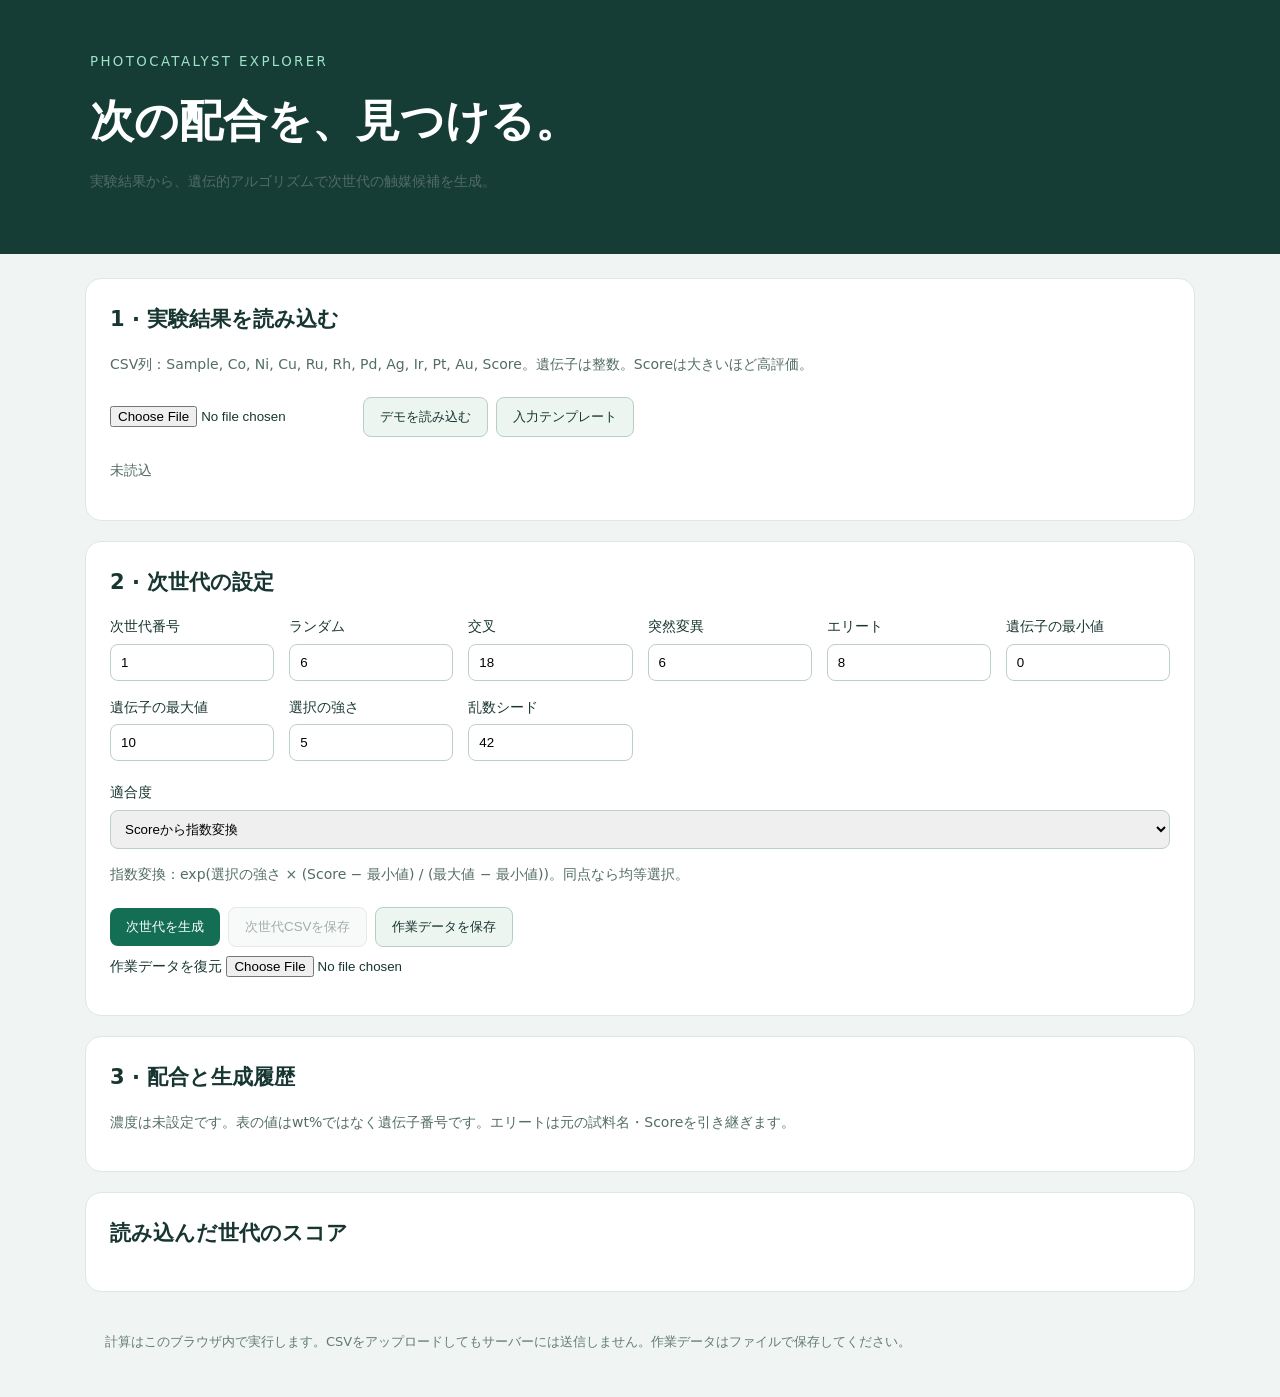
==== index.html @ ce6ccc2c "Add files via upload" ====
<!doctype html><html lang="ja"><meta charset="utf-8"><meta name="viewport" content="width=device-width,initial-scale=1"><title>Photocatalyst GA</title><link rel="stylesheet" href="style.css"><body><header><small>PHOTOCATALYST EXPLORER</small><h1>次の配合を、見つける。</h1><p>実験結果から、遺伝的アルゴリズムで次世代の触媒候補を生成。</p></header><main><section><h2>1 · 実験結果を読み込む</h2><p>CSV列：Sample, Co, Ni, Cu, Ru, Rh, Pd, Ag, Ir, Pt, Au, Score。遺伝子は整数。Scoreは大きいほど高評価。</p><input type="file" id="file" accept=".csv"><button id="demo">デモを読み込む</button><button id="template">入力テンプレート</button><p id="info">未読込</p></section><section><h2>2 · 次世代の設定</h2><div class="grid" id="settings"></div><label>適合度 <select id="mode"><option value="score">Scoreから指数変換</option><option value="fitness">CSVのFitnessを使用</option></select></label><p>指数変換：exp(選択の強さ × (Score − 最小値) / (最大値 − 最小値))。同点なら均等選択。</p><button class="primary" id="run">次世代を生成</button><button id="export" disabled>次世代CSVを保存</button><button id="backup">作業データを保存</button><label>作業データを復元 <input type="file" id="restore" accept=".json"></label><p role="status" id="status"></p></section><section><h2>3 · 配合と生成履歴</h2><p>濃度は未設定です。表の値はwt%ではなく遺伝子番号です。エリートは元の試料名・Scoreを引き継ぎます。</p><div class="scroll"><table id="table"></table></div></section><section><h2>読み込んだ世代のスコア</h2><div id="history"></div></section><footer>計算はこのブラウザ内で実行します。CSVをアップロードしてもサーバーには送信しません。作業データはファイルで保存してください。</footer></main><script src="ga.js"></script><script src="app.js"></script></body></html>
---- style.css ----
*{box-sizing:border-box}body{margin:0;background:#f0f5f4;color:#173631;font:16px/1.6 system-ui,sans-serif}header{background:#153d36;color:white;padding:48px max(24px,calc((100vw - 1100px)/2))}header small{letter-spacing:.18em;color:#9fe3c9}h1{font-size:clamp(28px,5vw,44px);margin:12px 0}main{max-width:1150px;margin:24px auto;padding:0 20px}section{background:white;border:1px solid #dce8e3;border-radius:16px;padding:24px;margin-bottom:20px}h2{font-size:21px;margin:0 0 16px}p{color:#536c66;font-size:14px}.grid{display:grid;grid-template-columns:repeat(auto-fit,minmax(160px,1fr));gap:15px;margin-bottom:20px}label{display:block;font-size:14px}input[type=number],select{display:block;width:100%;padding:10px;border:1px solid #bdcfc7;border-radius:8px;margin-top:6px}button{padding:10px 16px;margin:8px 8px 8px 0;border:1px solid #b8cec4;border-radius:8px;background:#edf5f1;color:#173631;cursor:pointer}.primary{background:#146e53;color:white;border:0}button:disabled{opacity:.4;cursor:default}.scroll{overflow:auto}table{border-collapse:collapse;width:100%;font-size:13px;white-space:nowrap}th,td{padding:9px;border-bottom:1px solid #e0ebe5;text-align:left}th{background:#edf5f1}#status{white-space:pre-wrap;color:#a34224}footer{font-size:13px;color:#647b73;padding:20px}
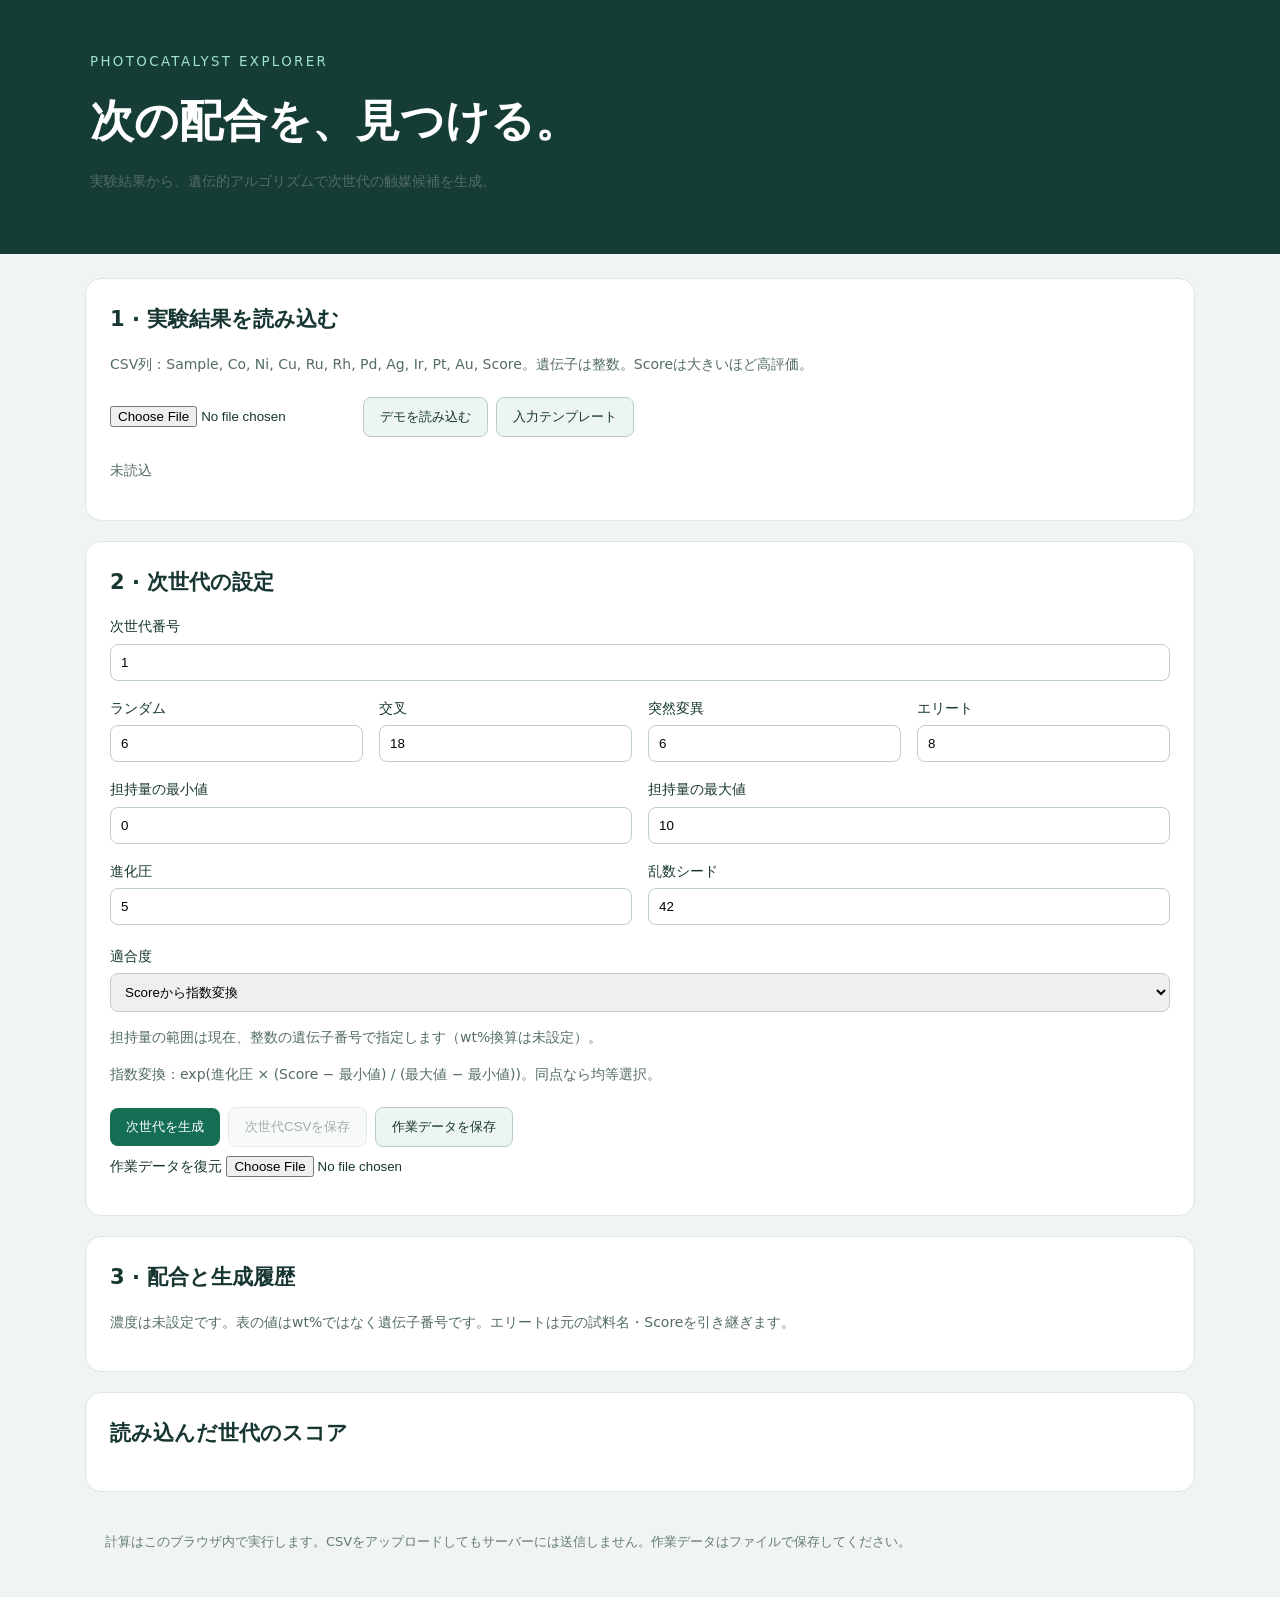
==== commit 2b418af3: "Add files via upload" ====
--- a/index.html
+++ b/index.html
@@ -1 +1 @@
-<!doctype html><html lang="ja"><meta charset="utf-8"><meta name="viewport" content="width=device-width,initial-scale=1"><title>Photocatalyst GA</title><link rel="stylesheet" href="style.css"><body><header><small>PHOTOCATALYST EXPLORER</small><h1>次の配合を、見つける。</h1><p>実験結果から、遺伝的アルゴリズムで次世代の触媒候補を生成。</p></header><main><section><h2>1 · 実験結果を読み込む</h2><p>CSV列：Sample, Co, Ni, Cu, Ru, Rh, Pd, Ag, Ir, Pt, Au, Score。遺伝子は整数。Scoreは大きいほど高評価。</p><input type="file" id="file" accept=".csv"><button id="demo">デモを読み込む</button><button id="template">入力テンプレート</button><p id="info">未読込</p></section><section><h2>2 · 次世代の設定</h2><div class="grid" id="settings"></div><label>適合度 <select id="mode"><option value="score">Scoreから指数変換</option><option value="fitness">CSVのFitnessを使用</option></select></label><p>指数変換：exp(選択の強さ × (Score − 最小値) / (最大値 − 最小値))。同点なら均等選択。</p><button class="primary" id="run">次世代を生成</button><button id="export" disabled>次世代CSVを保存</button><button id="backup">作業データを保存</button><label>作業データを復元 <input type="file" id="restore" accept=".json"></label><p role="status" id="status"></p></section><section><h2>3 · 配合と生成履歴</h2><p>濃度は未設定です。表の値はwt%ではなく遺伝子番号です。エリートは元の試料名・Scoreを引き継ぎます。</p><div class="scroll"><table id="table"></table></div></section><section><h2>読み込んだ世代のスコア</h2><div id="history"></div></section><footer>計算はこのブラウザ内で実行します。CSVをアップロードしてもサーバーには送信しません。作業データはファイルで保存してください。</footer></main><script src="ga.js"></script><script src="app.js"></script></body></html>+<!doctype html><html lang="ja"><meta charset="utf-8"><meta name="viewport" content="width=device-width,initial-scale=1"><title>Photocatalyst GA</title><link rel="stylesheet" href="style.css"><body><header><small>PHOTOCATALYST EXPLORER</small><h1>次の配合を、見つける。</h1><p>実験結果から、遺伝的アルゴリズムで次世代の触媒候補を生成。</p></header><main><section><h2>1 · 実験結果を読み込む</h2><p>CSV列：Sample, Co, Ni, Cu, Ru, Rh, Pd, Ag, Ir, Pt, Au, Score。遺伝子は整数。Scoreは大きいほど高評価。</p><input type="file" id="file" accept=".csv"><button id="demo">デモを読み込む</button><button id="template">入力テンプレート</button><p id="info">未読込</p></section><section><h2>2 · 次世代の設定</h2><div class="grid" id="settings"></div><label class="fitness-setting">適合度 <select id="mode"><option value="score">Scoreから指数変換</option><option value="fitness">CSVのFitnessを使用</option></select></label><p>担持量の範囲は現在、整数の遺伝子番号で指定します（wt%換算は未設定）。</p><p>指数変換：exp(進化圧 × (Score − 最小値) / (最大値 − 最小値))。同点なら均等選択。</p><button class="primary" id="run">次世代を生成</button><button id="export" disabled>次世代CSVを保存</button><button id="backup">作業データを保存</button><label>作業データを復元 <input type="file" id="restore" accept=".json"></label><p role="status" id="status"></p></section><section><h2>3 · 配合と生成履歴</h2><p>濃度は未設定です。表の値はwt%ではなく遺伝子番号です。エリートは元の試料名・Scoreを引き継ぎます。</p><div class="scroll"><table id="table"></table></div></section><section><h2>読み込んだ世代のスコア</h2><div id="history"></div></section><footer>計算はこのブラウザ内で実行します。CSVをアップロードしてもサーバーには送信しません。作業データはファイルで保存してください。</footer></main><script src="ga.js"></script><script src="app.js"></script></body></html>
--- a/style.css
+++ b/style.css
@@ -1 +1,2 @@
-*{box-sizing:border-box}body{margin:0;background:#f0f5f4;color:#173631;font:16px/1.6 system-ui,sans-serif}header{background:#153d36;color:white;padding:48px max(24px,calc((100vw - 1100px)/2))}header small{letter-spacing:.18em;color:#9fe3c9}h1{font-size:clamp(28px,5vw,44px);margin:12px 0}main{max-width:1150px;margin:24px auto;padding:0 20px}section{background:white;border:1px solid #dce8e3;border-radius:16px;padding:24px;margin-bottom:20px}h2{font-size:21px;margin:0 0 16px}p{color:#536c66;font-size:14px}.grid{display:grid;grid-template-columns:repeat(auto-fit,minmax(160px,1fr));gap:15px;margin-bottom:20px}label{display:block;font-size:14px}input[type=number],select{display:block;width:100%;padding:10px;border:1px solid #bdcfc7;border-radius:8px;margin-top:6px}button{padding:10px 16px;margin:8px 8px 8px 0;border:1px solid #b8cec4;border-radius:8px;background:#edf5f1;color:#173631;cursor:pointer}.primary{background:#146e53;color:white;border:0}button:disabled{opacity:.4;cursor:default}.scroll{overflow:auto}table{border-collapse:collapse;width:100%;font-size:13px;white-space:nowrap}th,td{padding:9px;border-bottom:1px solid #e0ebe5;text-align:left}th{background:#edf5f1}#status{white-space:pre-wrap;color:#a34224}footer{font-size:13px;color:#647b73;padding:20px}+*{box-sizing:border-box}body{margin:0;background:#f0f5f4;color:#173631;font:16px/1.6 system-ui,sans-serif}header{background:#153d36;color:white;padding:48px max(24px,calc((100vw - 1100px)/2))}header small{letter-spacing:.18em;color:#9fe3c9}h1{font-size:clamp(28px,5vw,44px);margin:12px 0}main{max-width:1150px;margin:24px auto;padding:0 20px}section{background:white;border:1px solid #dce8e3;border-radius:16px;padding:24px;margin-bottom:20px}h2{font-size:21px;margin:0 0 16px}p{color:#536c66;font-size:14px}.grid{display:grid;grid-template-columns:repeat(auto-fit,minmax(160px,1fr));gap:15px;margin-bottom:20px}label{display:block;font-size:14px}input[type=number],select{display:block;width:100%;padding:10px;border:1px solid #bdcfc7;border-radius:8px;margin-top:6px}button{padding:10px 16px;margin:8px 8px 8px 0;border:1px solid #b8cec4;border-radius:8px;background:#edf5f1;color:#173631;cursor:pointer}.primary{background:#146e53;color:white;border:0}button:disabled{opacity:.4;cursor:default}.scroll{overflow:auto}table{border-collapse:collapse;width:100%;font-size:13px;white-space:nowrap}th,td{padding:9px;border-bottom:1px solid #e0ebe5;text-align:left}th{background:#edf5f1}#status{white-space:pre-wrap;color:#a34224}footer{font-size:13px;color:#647b73;padding:20px}
+#settings{display:flex;flex-direction:column;gap:16px}.setting-row{display:grid;grid-template-columns:repeat(var(--columns),minmax(0,1fr));gap:16px}.fitness-setting{margin-top:16px}.fitness-setting select{max-width:100%}@media(max-width:540px){.setting-row{gap:8px}.setting-row label{font-size:12px}.setting-row input{padding:8px 5px}}
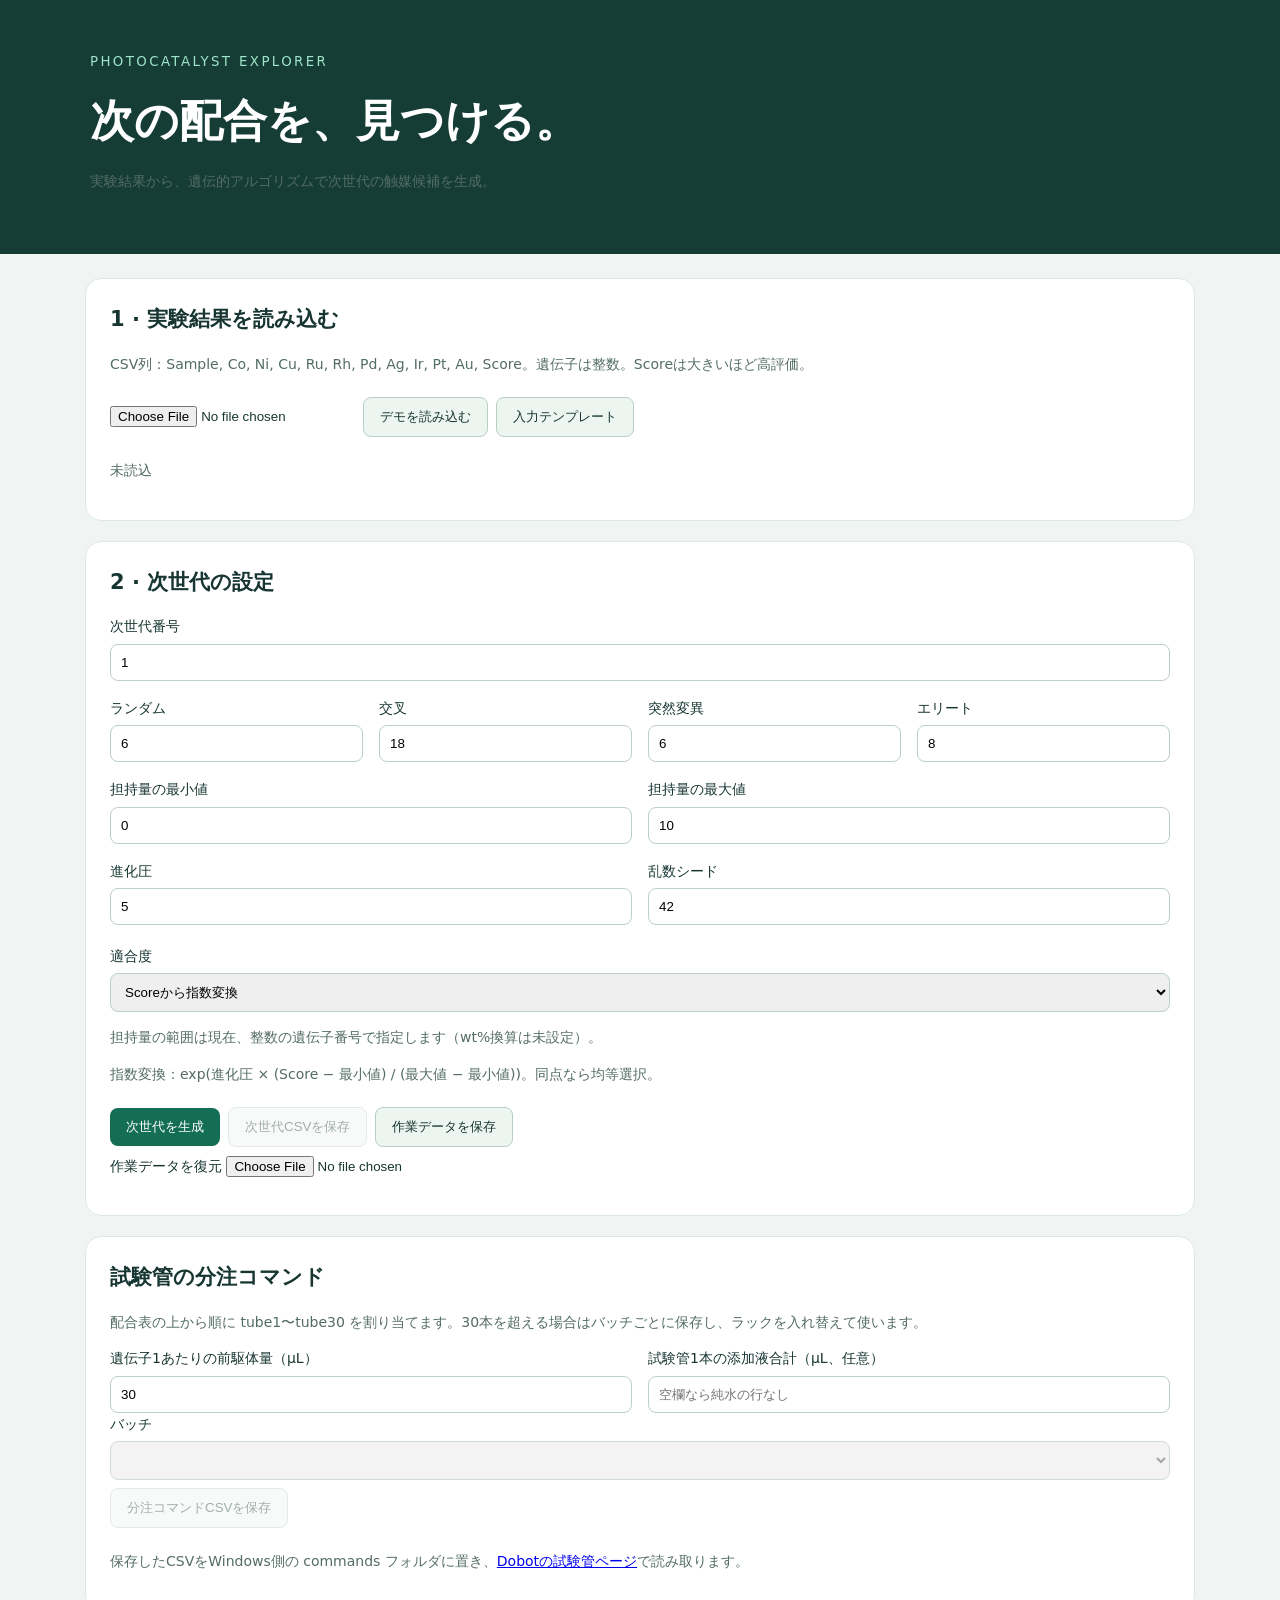
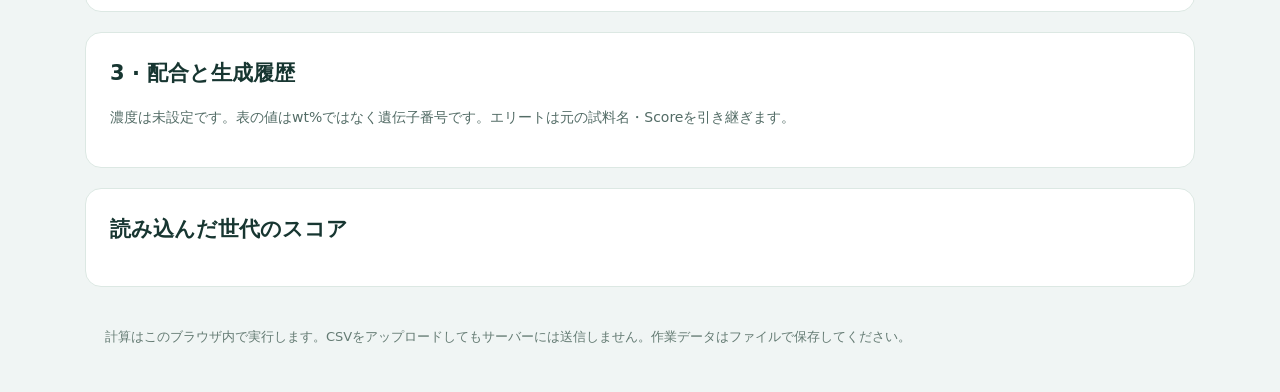
==== commit 64b017b0: "Export GA candidates as Dobot tube command CSV" ====
--- a/index.html
+++ b/index.html
@@ -1 +1,12 @@
-<!doctype html><html lang="ja"><meta charset="utf-8"><meta name="viewport" content="width=device-width,initial-scale=1"><title>Photocatalyst GA</title><link rel="stylesheet" href="style.css"><body><header><small>PHOTOCATALYST EXPLORER</small><h1>次の配合を、見つける。</h1><p>実験結果から、遺伝的アルゴリズムで次世代の触媒候補を生成。</p></header><main><section><h2>1 · 実験結果を読み込む</h2><p>CSV列：Sample, Co, Ni, Cu, Ru, Rh, Pd, Ag, Ir, Pt, Au, Score。遺伝子は整数。Scoreは大きいほど高評価。</p><input type="file" id="file" accept=".csv"><button id="demo">デモを読み込む</button><button id="template">入力テンプレート</button><p id="info">未読込</p></section><section><h2>2 · 次世代の設定</h2><div class="grid" id="settings"></div><label class="fitness-setting">適合度 <select id="mode"><option value="score">Scoreから指数変換</option><option value="fitness">CSVのFitnessを使用</option></select></label><p>担持量の範囲は現在、整数の遺伝子番号で指定します（wt%換算は未設定）。</p><p>指数変換：exp(進化圧 × (Score − 最小値) / (最大値 − 最小値))。同点なら均等選択。</p><button class="primary" id="run">次世代を生成</button><button id="export" disabled>次世代CSVを保存</button><button id="backup">作業データを保存</button><label>作業データを復元 <input type="file" id="restore" accept=".json"></label><p role="status" id="status"></p></section><section><h2>3 · 配合と生成履歴</h2><p>濃度は未設定です。表の値はwt%ではなく遺伝子番号です。エリートは元の試料名・Scoreを引き継ぎます。</p><div class="scroll"><table id="table"></table></div></section><section><h2>読み込んだ世代のスコア</h2><div id="history"></div></section><footer>計算はこのブラウザ内で実行します。CSVをアップロードしてもサーバーには送信しません。作業データはファイルで保存してください。</footer></main><script src="ga.js"></script><script src="app.js"></script></body></html>+<!doctype html><html lang="ja"><meta charset="utf-8"><meta name="viewport" content="width=device-width,initial-scale=1"><title>Photocatalyst GA</title><link rel="stylesheet" href="style.css"><body><header><small>PHOTOCATALYST EXPLORER</small><h1>次の配合を、見つける。</h1><p>実験結果から、遺伝的アルゴリズムで次世代の触媒候補を生成。</p></header><main><section><h2>1 · 実験結果を読み込む</h2><p>CSV列：Sample, Co, Ni, Cu, Ru, Rh, Pd, Ag, Ir, Pt, Au, Score。遺伝子は整数。Scoreは大きいほど高評価。</p><input type="file" id="file" accept=".csv"><button id="demo">デモを読み込む</button><button id="template">入力テンプレート</button><p id="info">未読込</p></section><section><h2>2 · 次世代の設定</h2><div class="grid" id="settings"></div><label class="fitness-setting">適合度 <select id="mode"><option value="score">Scoreから指数変換</option><option value="fitness">CSVのFitnessを使用</option></select></label><p>担持量の範囲は現在、整数の遺伝子番号で指定します（wt%換算は未設定）。</p><p>指数変換：exp(進化圧 × (Score − 最小値) / (最大値 − 最小値))。同点なら均等選択。</p><button class="primary" id="run">次世代を生成</button><button id="export" disabled>次世代CSVを保存</button><button id="backup">作業データを保存</button><label>作業データを復元 <input type="file" id="restore" accept=".json"></label><p role="status" id="status"></p></section><section>
+<h2>試験管の分注コマンド</h2>
+<p>配合表の上から順に tube1〜tube30 を割り当てます。30本を超える場合はバッチごとに保存し、ラックを入れ替えて使います。</p>
+<div class="setting-row" style="--columns:2">
+<label>遺伝子1あたりの前駆体量（µL）<input id="dispenseStep" type="number" min="1" max="100000" step="1" value="30"></label>
+<label>試験管1本の添加液合計（µL、任意）<input id="dispenseTotal" type="number" min="1" max="100000" step="1" placeholder="空欄なら純水の行なし"></label>
+</div>
+<label>バッチ <select id="dispenseBatch" disabled></select></label>
+<button id="exportDispense" type="button" disabled>分注コマンドCSVを保存</button>
+<p id="dispenseStatus" role="status"></p>
+<p>保存したCSVをWindows側の commands フォルダに置き、<a href="https://a2533002.github.io/dobot/testtube.html">Dobotの試験管ページ</a>で読み取ります。</p>
+</section><section><h2>3 · 配合と生成履歴</h2><p>濃度は未設定です。表の値はwt%ではなく遺伝子番号です。エリートは元の試料名・Scoreを引き継ぎます。</p><div class="scroll"><table id="table"></table></div></section><section><h2>読み込んだ世代のスコア</h2><div id="history"></div></section><footer>計算はこのブラウザ内で実行します。CSVをアップロードしてもサーバーには送信しません。作業データはファイルで保存してください。</footer></main><script src="ga.js"></script><script src="app.js?v=dispense-1"></script></body></html>
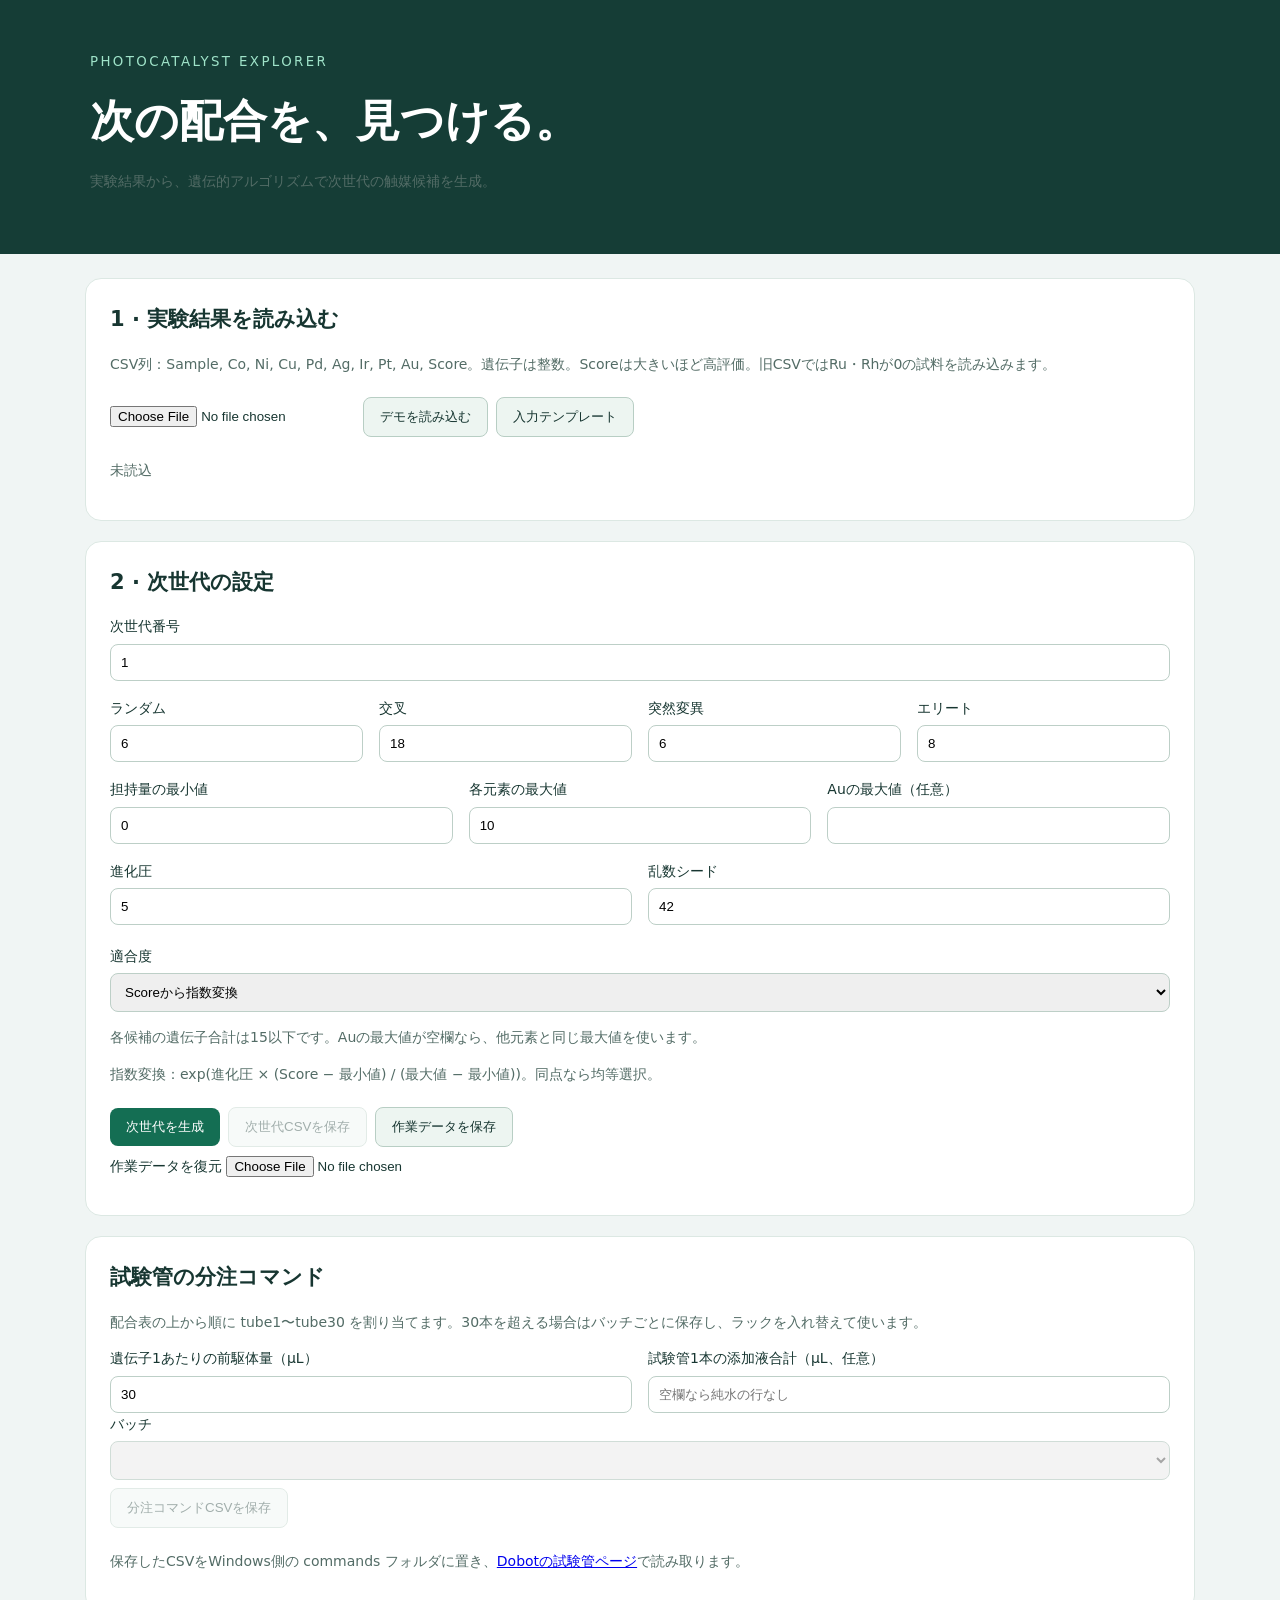
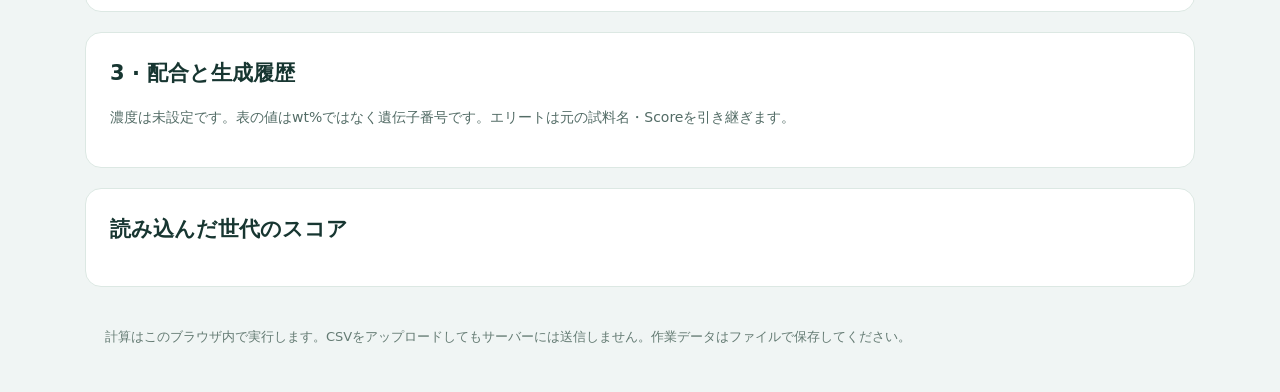
==== commit eae0ca31: "Constrain GA to eight elements and fifteen total genes" ====
--- a/index.html
+++ b/index.html
@@ -1,4 +1,4 @@
-<!doctype html><html lang="ja"><meta charset="utf-8"><meta name="viewport" content="width=device-width,initial-scale=1"><title>Photocatalyst GA</title><link rel="stylesheet" href="style.css"><body><header><small>PHOTOCATALYST EXPLORER</small><h1>次の配合を、見つける。</h1><p>実験結果から、遺伝的アルゴリズムで次世代の触媒候補を生成。</p></header><main><section><h2>1 · 実験結果を読み込む</h2><p>CSV列：Sample, Co, Ni, Cu, Ru, Rh, Pd, Ag, Ir, Pt, Au, Score。遺伝子は整数。Scoreは大きいほど高評価。</p><input type="file" id="file" accept=".csv"><button id="demo">デモを読み込む</button><button id="template">入力テンプレート</button><p id="info">未読込</p></section><section><h2>2 · 次世代の設定</h2><div class="grid" id="settings"></div><label class="fitness-setting">適合度 <select id="mode"><option value="score">Scoreから指数変換</option><option value="fitness">CSVのFitnessを使用</option></select></label><p>担持量の範囲は現在、整数の遺伝子番号で指定します（wt%換算は未設定）。</p><p>指数変換：exp(進化圧 × (Score − 最小値) / (最大値 − 最小値))。同点なら均等選択。</p><button class="primary" id="run">次世代を生成</button><button id="export" disabled>次世代CSVを保存</button><button id="backup">作業データを保存</button><label>作業データを復元 <input type="file" id="restore" accept=".json"></label><p role="status" id="status"></p></section><section>
+<!doctype html><html lang="ja"><meta charset="utf-8"><meta name="viewport" content="width=device-width,initial-scale=1"><title>Photocatalyst GA</title><link rel="stylesheet" href="style.css"><body><header><small>PHOTOCATALYST EXPLORER</small><h1>次の配合を、見つける。</h1><p>実験結果から、遺伝的アルゴリズムで次世代の触媒候補を生成。</p></header><main><section><h2>1 · 実験結果を読み込む</h2><p>CSV列：Sample, Co, Ni, Cu, Pd, Ag, Ir, Pt, Au, Score。遺伝子は整数。Scoreは大きいほど高評価。旧CSVではRu・Rhが0の試料を読み込みます。</p><input type="file" id="file" accept=".csv"><button id="demo">デモを読み込む</button><button id="template">入力テンプレート</button><p id="info">未読込</p></section><section><h2>2 · 次世代の設定</h2><div class="grid" id="settings"></div><label class="fitness-setting">適合度 <select id="mode"><option value="score">Scoreから指数変換</option><option value="fitness">CSVのFitnessを使用</option></select></label><p>各候補の遺伝子合計は15以下です。Auの最大値が空欄なら、他元素と同じ最大値を使います。</p><p>指数変換：exp(進化圧 × (Score − 最小値) / (最大値 − 最小値))。同点なら均等選択。</p><button class="primary" id="run">次世代を生成</button><button id="export" disabled>次世代CSVを保存</button><button id="backup">作業データを保存</button><label>作業データを復元 <input type="file" id="restore" accept=".json"></label><p role="status" id="status"></p></section><section>
 <h2>試験管の分注コマンド</h2>
 <p>配合表の上から順に tube1〜tube30 を割り当てます。30本を超える場合はバッチごとに保存し、ラックを入れ替えて使います。</p>
 <div class="setting-row" style="--columns:2">
@@ -9,4 +9,4 @@
 <button id="exportDispense" type="button" disabled>分注コマンドCSVを保存</button>
 <p id="dispenseStatus" role="status"></p>
 <p>保存したCSVをWindows側の commands フォルダに置き、<a href="https://a2533002.github.io/dobot/testtube.html">Dobotの試験管ページ</a>で読み取ります。</p>
-</section><section><h2>3 · 配合と生成履歴</h2><p>濃度は未設定です。表の値はwt%ではなく遺伝子番号です。エリートは元の試料名・Scoreを引き継ぎます。</p><div class="scroll"><table id="table"></table></div></section><section><h2>読み込んだ世代のスコア</h2><div id="history"></div></section><footer>計算はこのブラウザ内で実行します。CSVをアップロードしてもサーバーには送信しません。作業データはファイルで保存してください。</footer></main><script src="ga.js"></script><script src="app.js?v=dispense-1"></script></body></html>+</section><section><h2>3 · 配合と生成履歴</h2><p>濃度は未設定です。表の値はwt%ではなく遺伝子番号です。エリートは元の試料名・Scoreを引き継ぎます。</p><div class="scroll"><table id="table"></table></div></section><section><h2>読み込んだ世代のスコア</h2><div id="history"></div></section><footer>計算はこのブラウザ内で実行します。CSVをアップロードしてもサーバーには送信しません。作業データはファイルで保存してください。</footer></main><script src="ga.js?v=8-elements"></script><script src="app.js?v=8-elements"></script></body></html>
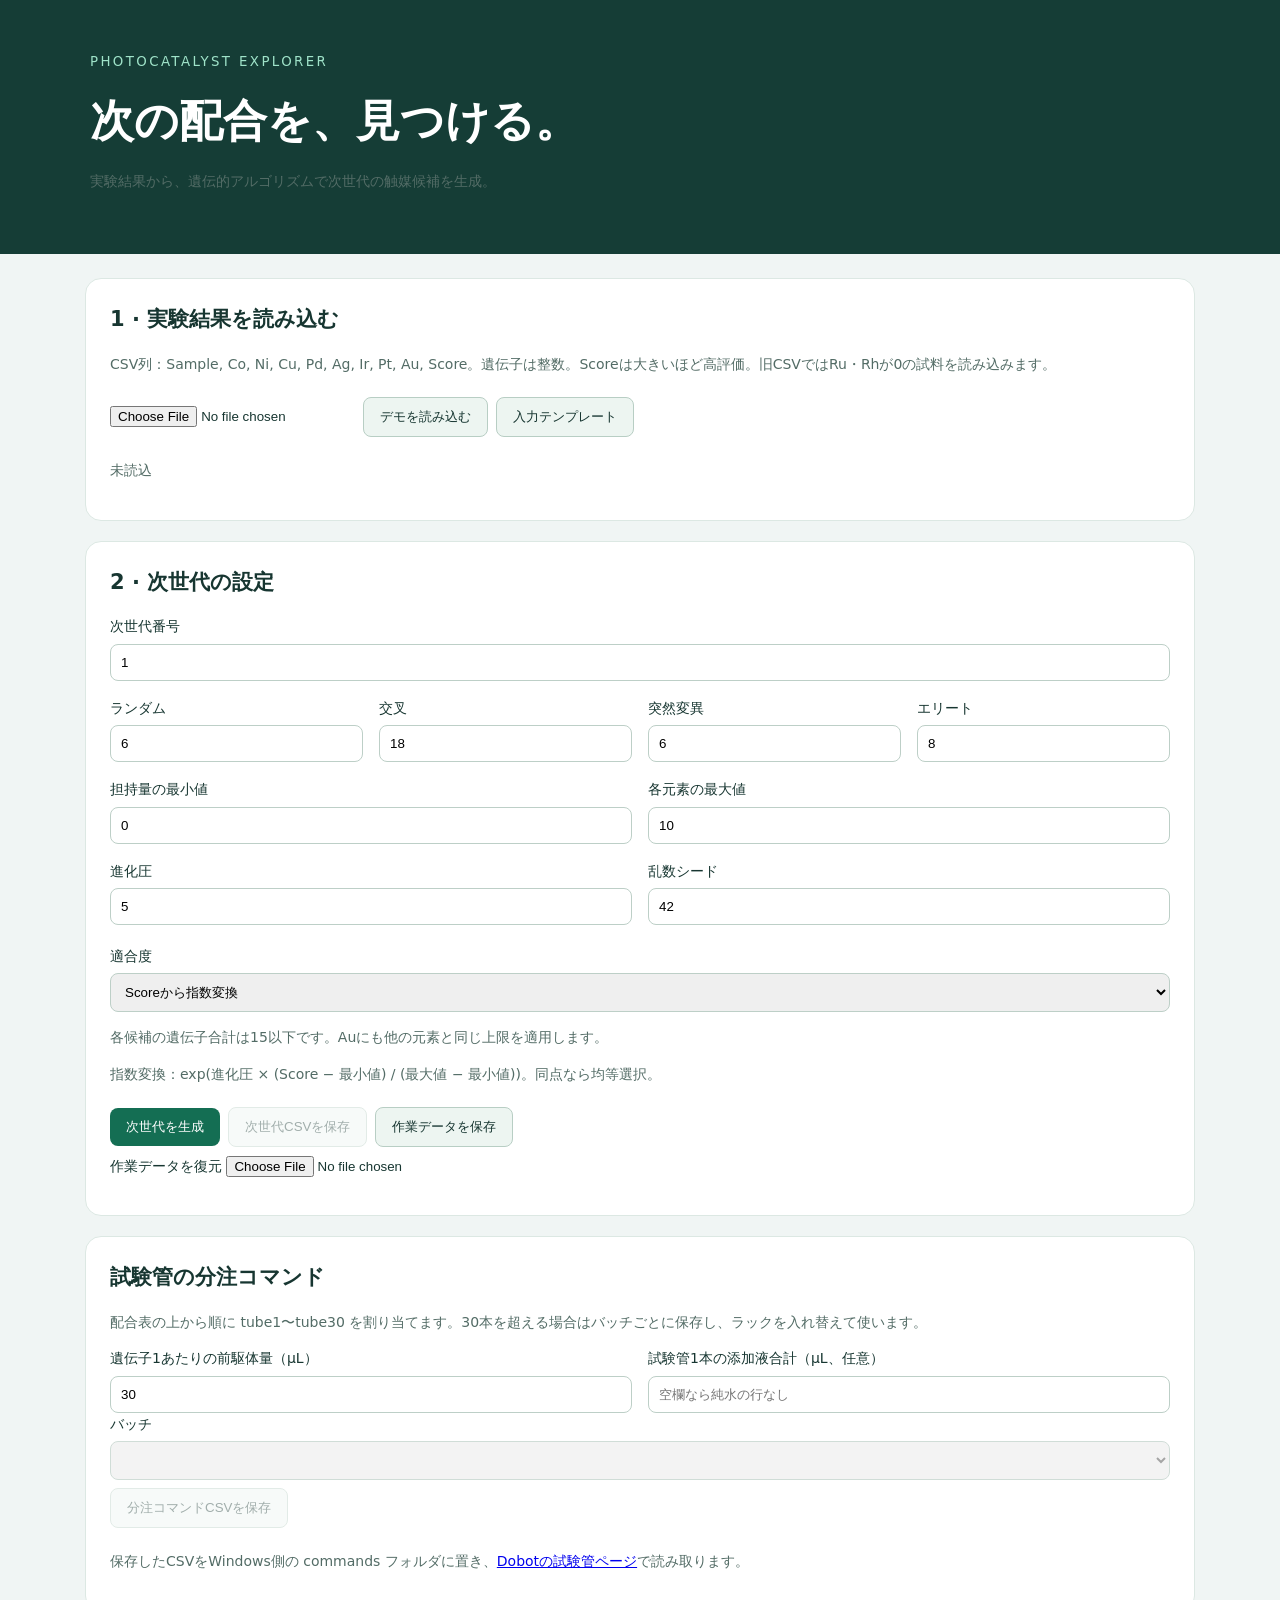
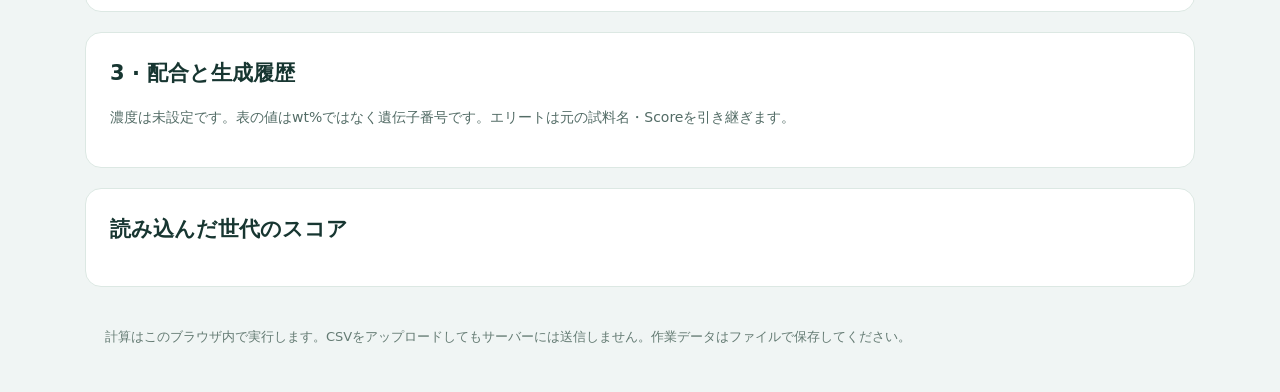
==== commit 42dbd171: "Apply the shared gene maximum to Au" ====
--- a/index.html
+++ b/index.html
@@ -1,4 +1,4 @@
-<!doctype html><html lang="ja"><meta charset="utf-8"><meta name="viewport" content="width=device-width,initial-scale=1"><title>Photocatalyst GA</title><link rel="stylesheet" href="style.css"><body><header><small>PHOTOCATALYST EXPLORER</small><h1>次の配合を、見つける。</h1><p>実験結果から、遺伝的アルゴリズムで次世代の触媒候補を生成。</p></header><main><section><h2>1 · 実験結果を読み込む</h2><p>CSV列：Sample, Co, Ni, Cu, Pd, Ag, Ir, Pt, Au, Score。遺伝子は整数。Scoreは大きいほど高評価。旧CSVではRu・Rhが0の試料を読み込みます。</p><input type="file" id="file" accept=".csv"><button id="demo">デモを読み込む</button><button id="template">入力テンプレート</button><p id="info">未読込</p></section><section><h2>2 · 次世代の設定</h2><div class="grid" id="settings"></div><label class="fitness-setting">適合度 <select id="mode"><option value="score">Scoreから指数変換</option><option value="fitness">CSVのFitnessを使用</option></select></label><p>各候補の遺伝子合計は15以下です。Auの最大値が空欄なら、他元素と同じ最大値を使います。</p><p>指数変換：exp(進化圧 × (Score − 最小値) / (最大値 − 最小値))。同点なら均等選択。</p><button class="primary" id="run">次世代を生成</button><button id="export" disabled>次世代CSVを保存</button><button id="backup">作業データを保存</button><label>作業データを復元 <input type="file" id="restore" accept=".json"></label><p role="status" id="status"></p></section><section>
+<!doctype html><html lang="ja"><meta charset="utf-8"><meta name="viewport" content="width=device-width,initial-scale=1"><title>Photocatalyst GA</title><link rel="stylesheet" href="style.css"><body><header><small>PHOTOCATALYST EXPLORER</small><h1>次の配合を、見つける。</h1><p>実験結果から、遺伝的アルゴリズムで次世代の触媒候補を生成。</p></header><main><section><h2>1 · 実験結果を読み込む</h2><p>CSV列：Sample, Co, Ni, Cu, Pd, Ag, Ir, Pt, Au, Score。遺伝子は整数。Scoreは大きいほど高評価。旧CSVではRu・Rhが0の試料を読み込みます。</p><input type="file" id="file" accept=".csv"><button id="demo">デモを読み込む</button><button id="template">入力テンプレート</button><p id="info">未読込</p></section><section><h2>2 · 次世代の設定</h2><div class="grid" id="settings"></div><label class="fitness-setting">適合度 <select id="mode"><option value="score">Scoreから指数変換</option><option value="fitness">CSVのFitnessを使用</option></select></label><p>各候補の遺伝子合計は15以下です。Auにも他の元素と同じ上限を適用します。</p><p>指数変換：exp(進化圧 × (Score − 最小値) / (最大値 − 最小値))。同点なら均等選択。</p><button class="primary" id="run">次世代を生成</button><button id="export" disabled>次世代CSVを保存</button><button id="backup">作業データを保存</button><label>作業データを復元 <input type="file" id="restore" accept=".json"></label><p role="status" id="status"></p></section><section>
 <h2>試験管の分注コマンド</h2>
 <p>配合表の上から順に tube1〜tube30 を割り当てます。30本を超える場合はバッチごとに保存し、ラックを入れ替えて使います。</p>
 <div class="setting-row" style="--columns:2">
@@ -9,4 +9,4 @@
 <button id="exportDispense" type="button" disabled>分注コマンドCSVを保存</button>
 <p id="dispenseStatus" role="status"></p>
 <p>保存したCSVをWindows側の commands フォルダに置き、<a href="https://a2533002.github.io/dobot/testtube.html">Dobotの試験管ページ</a>で読み取ります。</p>
-</section><section><h2>3 · 配合と生成履歴</h2><p>濃度は未設定です。表の値はwt%ではなく遺伝子番号です。エリートは元の試料名・Scoreを引き継ぎます。</p><div class="scroll"><table id="table"></table></div></section><section><h2>読み込んだ世代のスコア</h2><div id="history"></div></section><footer>計算はこのブラウザ内で実行します。CSVをアップロードしてもサーバーには送信しません。作業データはファイルで保存してください。</footer></main><script src="ga.js?v=8-elements"></script><script src="app.js?v=8-elements"></script></body></html>+</section><section><h2>3 · 配合と生成履歴</h2><p>濃度は未設定です。表の値はwt%ではなく遺伝子番号です。エリートは元の試料名・Scoreを引き継ぎます。</p><div class="scroll"><table id="table"></table></div></section><section><h2>読み込んだ世代のスコア</h2><div id="history"></div></section><footer>計算はこのブラウザ内で実行します。CSVをアップロードしてもサーバーには送信しません。作業データはファイルで保存してください。</footer></main><script src="ga.js?v=8-elements-shared-max"></script><script src="app.js?v=8-elements-shared-max"></script></body></html>
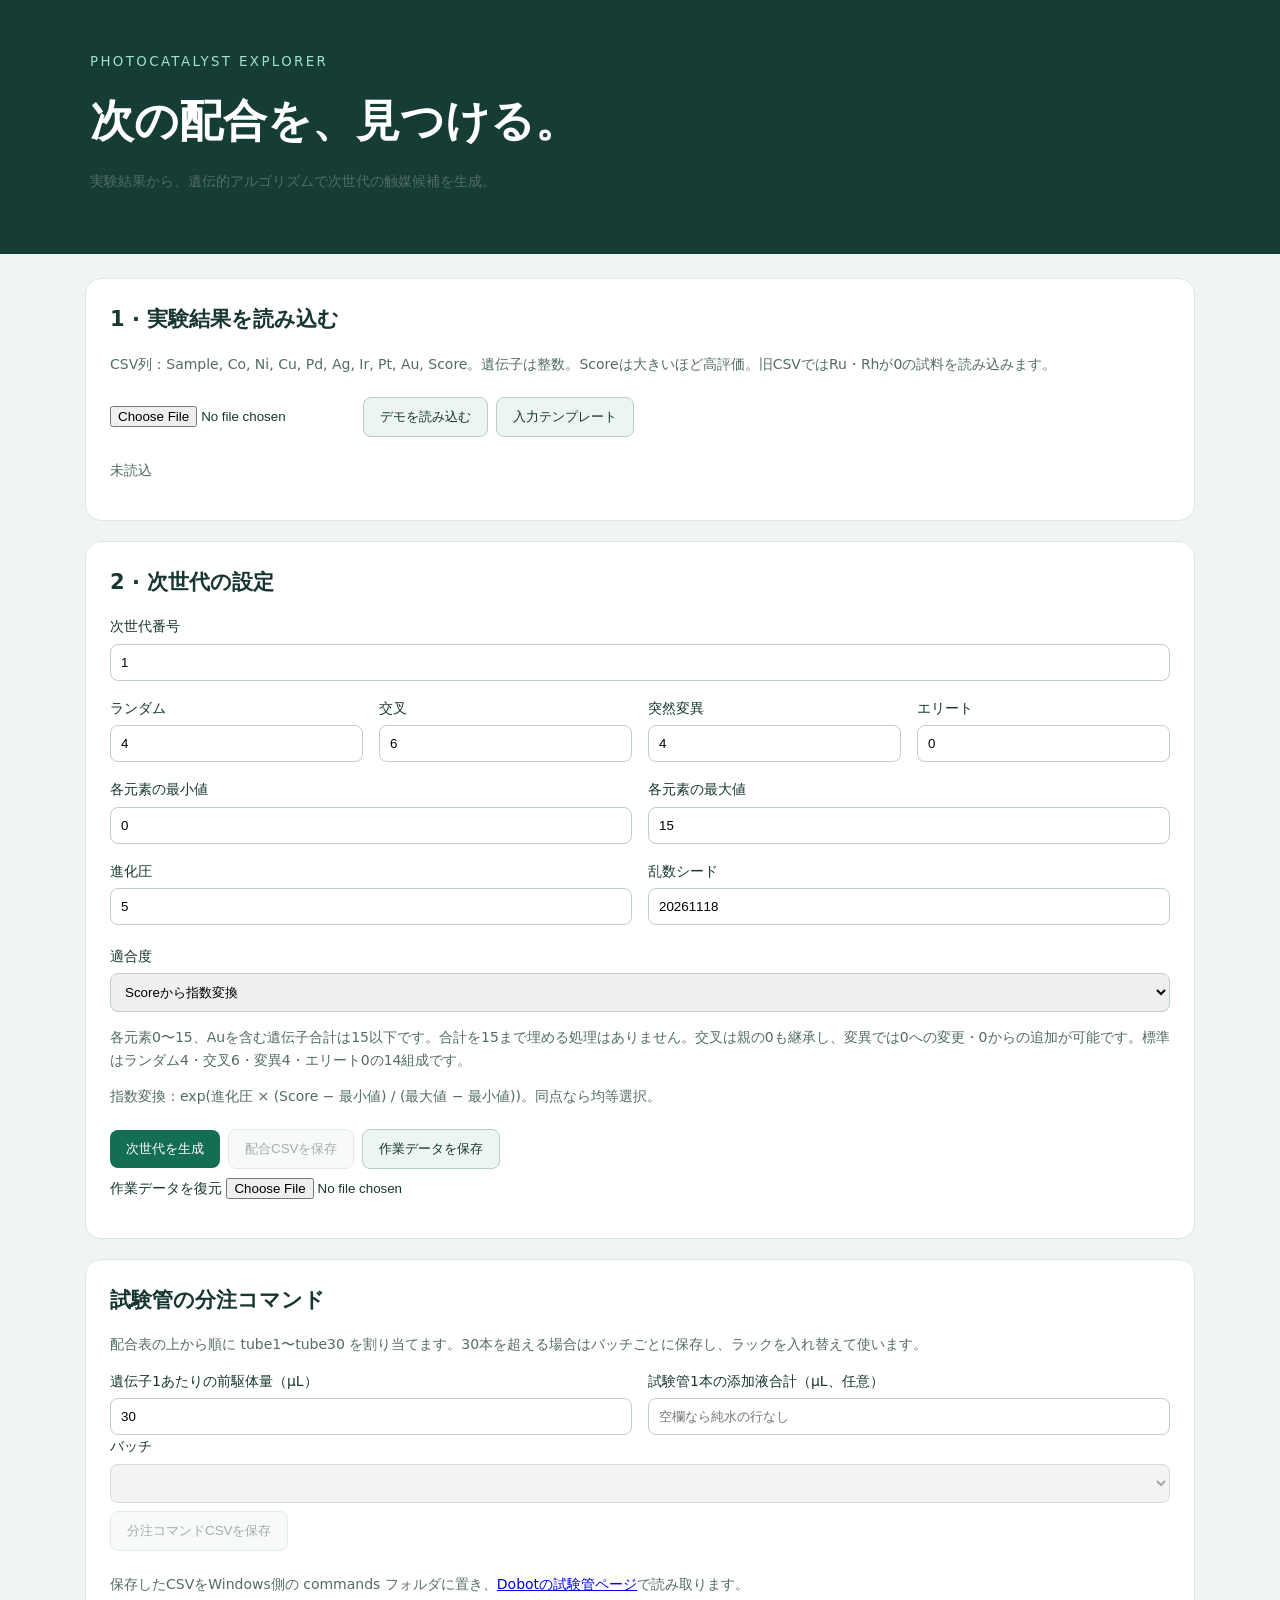
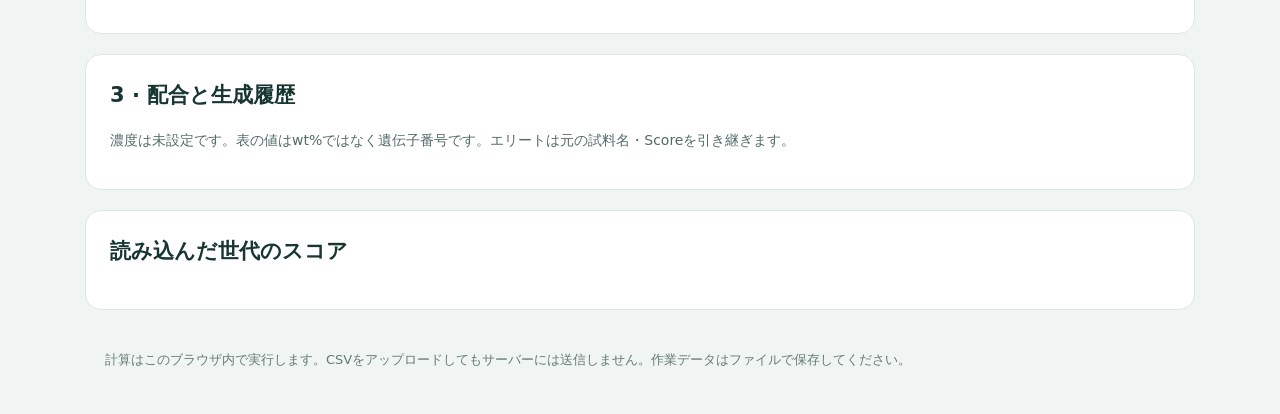
==== commit f94f706f: "Use 14-sample GA generations and a shared 0–15 gene range; add four-plus-element G0 CSV" ====
--- a/index.html
+++ b/index.html
@@ -1,4 +1,4 @@
-<!doctype html><html lang="ja"><meta charset="utf-8"><meta name="viewport" content="width=device-width,initial-scale=1"><title>Photocatalyst GA</title><link rel="stylesheet" href="style.css"><body><header><small>PHOTOCATALYST EXPLORER</small><h1>次の配合を、見つける。</h1><p>実験結果から、遺伝的アルゴリズムで次世代の触媒候補を生成。</p></header><main><section><h2>1 · 実験結果を読み込む</h2><p>CSV列：Sample, Co, Ni, Cu, Pd, Ag, Ir, Pt, Au, Score。遺伝子は整数。Scoreは大きいほど高評価。旧CSVではRu・Rhが0の試料を読み込みます。</p><input type="file" id="file" accept=".csv"><button id="demo">デモを読み込む</button><button id="template">入力テンプレート</button><p id="info">未読込</p></section><section><h2>2 · 次世代の設定</h2><div class="grid" id="settings"></div><label class="fitness-setting">適合度 <select id="mode"><option value="score">Scoreから指数変換</option><option value="fitness">CSVのFitnessを使用</option></select></label><p>各候補の遺伝子合計は15以下です。Auにも他の元素と同じ上限を適用します。</p><p>指数変換：exp(進化圧 × (Score − 最小値) / (最大値 − 最小値))。同点なら均等選択。</p><button class="primary" id="run">次世代を生成</button><button id="export" disabled>次世代CSVを保存</button><button id="backup">作業データを保存</button><label>作業データを復元 <input type="file" id="restore" accept=".json"></label><p role="status" id="status"></p></section><section>
+<!doctype html><html lang="ja"><meta charset="utf-8"><meta name="viewport" content="width=device-width,initial-scale=1"><title>Photocatalyst GA</title><link rel="stylesheet" href="style.css"><body><header><small>PHOTOCATALYST EXPLORER</small><h1>次の配合を、見つける。</h1><p>実験結果から、遺伝的アルゴリズムで次世代の触媒候補を生成。</p></header><main><section><h2>1 · 実験結果を読み込む</h2><p>CSV列：Sample, Co, Ni, Cu, Pd, Ag, Ir, Pt, Au, Score。遺伝子は整数。Scoreは大きいほど高評価。旧CSVではRu・Rhが0の試料を読み込みます。</p><input type="file" id="file" accept=".csv"><button id="demo">デモを読み込む</button><button id="template">入力テンプレート</button><p id="info">未読込</p></section><section><h2>2 · 次世代の設定</h2><div class="grid" id="settings"></div><label class="fitness-setting">適合度 <select id="mode"><option value="score">Scoreから指数変換</option><option value="fitness">CSVのFitnessを使用</option></select></label><p>各元素0〜15、Auを含む遺伝子合計は15以下です。合計を15まで埋める処理はありません。交叉は親の0も継承し、変異では0への変更・0からの追加が可能です。標準はランダム4・交叉6・変異4・エリート0の14組成です。</p><p>指数変換：exp(進化圧 × (Score − 最小値) / (最大値 − 最小値))。同点なら均等選択。</p><button class="primary" id="run">次世代を生成</button><button id="export" disabled>配合CSVを保存</button><button id="backup">作業データを保存</button><label>作業データを復元 <input type="file" id="restore" accept=".json"></label><p role="status" id="status"></p></section><section>
 <h2>試験管の分注コマンド</h2>
 <p>配合表の上から順に tube1〜tube30 を割り当てます。30本を超える場合はバッチごとに保存し、ラックを入れ替えて使います。</p>
 <div class="setting-row" style="--columns:2">
@@ -9,4 +9,4 @@
 <button id="exportDispense" type="button" disabled>分注コマンドCSVを保存</button>
 <p id="dispenseStatus" role="status"></p>
 <p>保存したCSVをWindows側の commands フォルダに置き、<a href="https://a2533002.github.io/dobot/testtube.html">Dobotの試験管ページ</a>で読み取ります。</p>
-</section><section><h2>3 · 配合と生成履歴</h2><p>濃度は未設定です。表の値はwt%ではなく遺伝子番号です。エリートは元の試料名・Scoreを引き継ぎます。</p><div class="scroll"><table id="table"></table></div></section><section><h2>読み込んだ世代のスコア</h2><div id="history"></div></section><footer>計算はこのブラウザ内で実行します。CSVをアップロードしてもサーバーには送信しません。作業データはファイルで保存してください。</footer></main><script src="ga.js?v=8-elements-shared-max"></script><script src="app.js?v=8-elements-shared-max"></script></body></html>+</section><section><h2>3 · 配合と生成履歴</h2><p>濃度は未設定です。表の値はwt%ではなく遺伝子番号です。エリートは元の試料名・Scoreを引き継ぎます。</p><div class="scroll"><table id="table"></table></div></section><section><h2>読み込んだ世代のスコア</h2><div id="history"></div></section><footer>計算はこのブラウザ内で実行します。CSVをアップロードしてもサーバーには送信しません。作業データはファイルで保存してください。</footer></main><script src="ga.js?v=14-budget15-v2"></script><script src="app.js?v=14-budget15-v2"></script></body></html>
